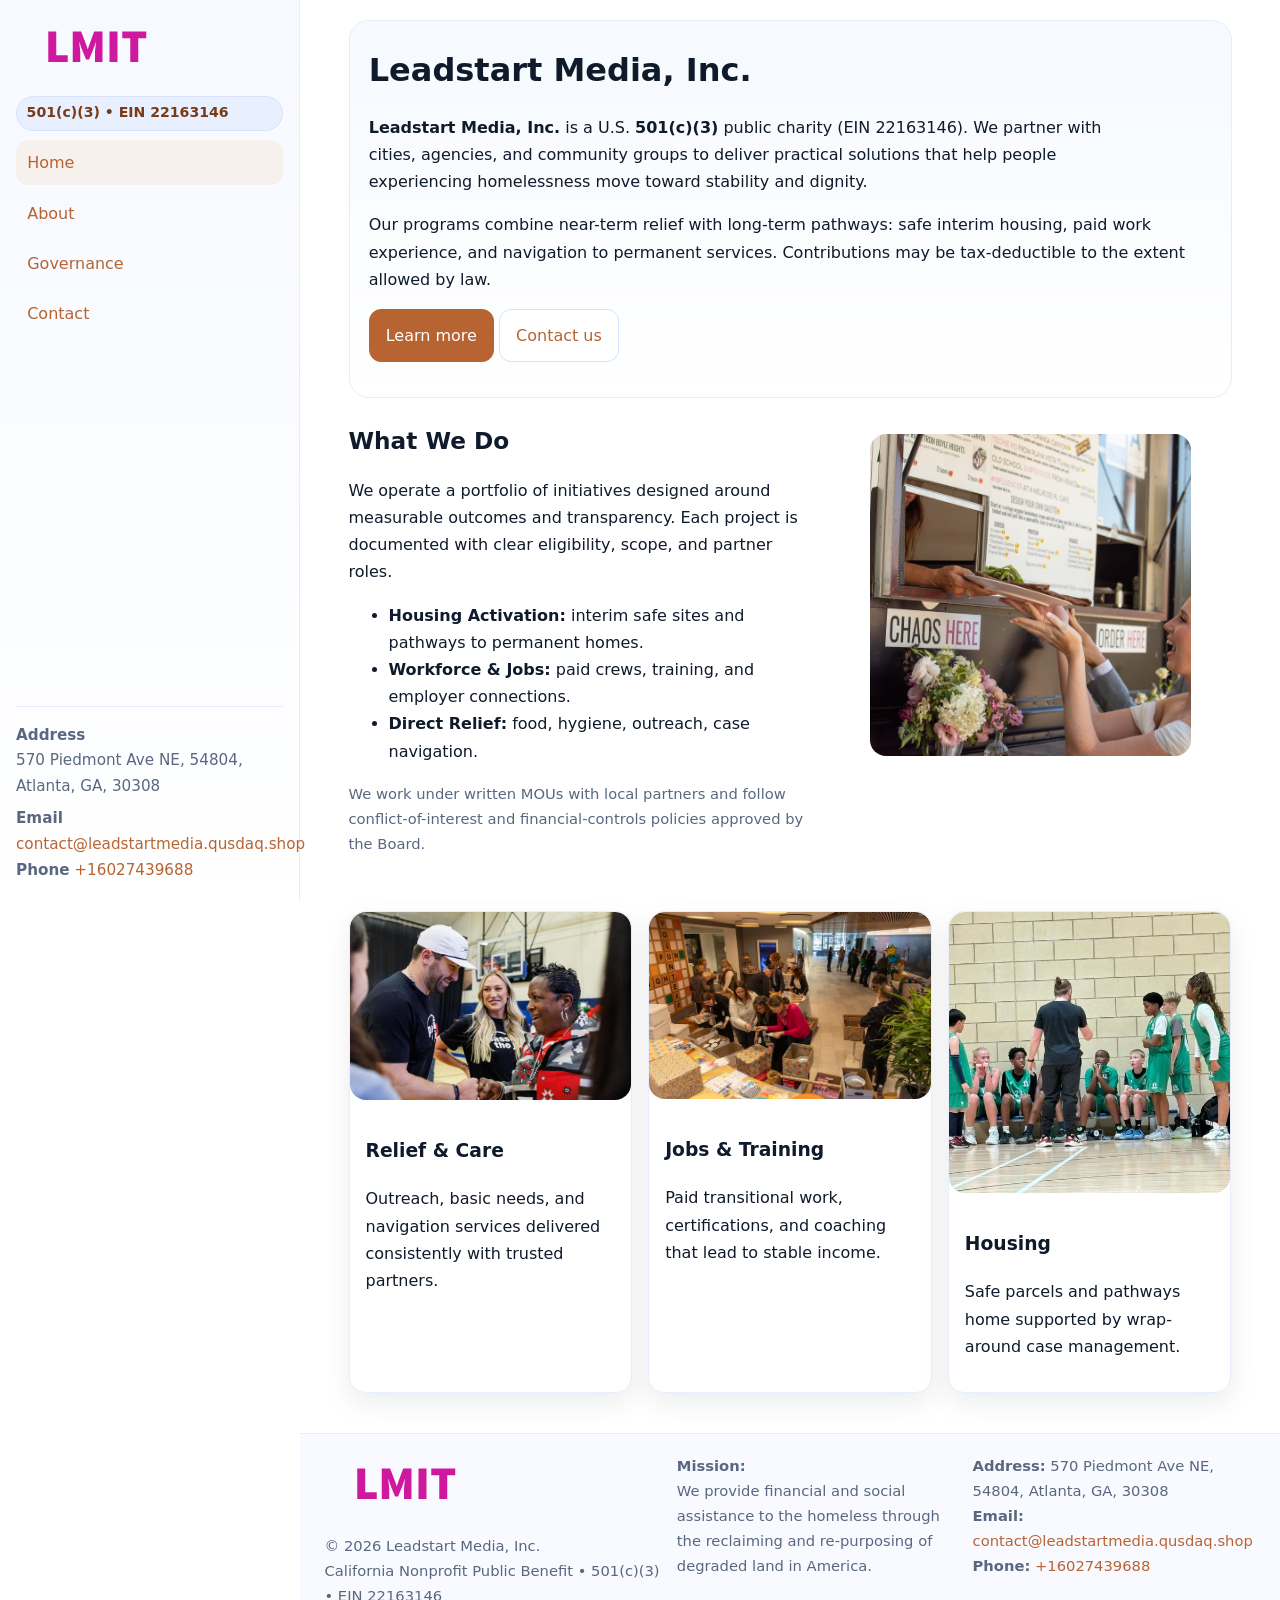
==== index.html @ a48edb00 "Initial commit" ====
<!doctype html>
<html lang="en">
<head>
<meta charset="utf-8"/>
<meta name="viewport" content="width=device-width,initial-scale=1"/>
<title>Leadstart Media, Inc. – Nonprofit • 2025</title>
<link rel="stylesheet" href="assets/styles.css"/>
<link rel="icon" href="images/logo.png">
<meta name="data-ein" content="22163146"><meta name="data-name" content="Leadstart Media, Inc.">
<meta name="data-email" content="contact@leadstartmedia.qusdaq.shop"><meta name="data-phone" content="+16027439688">
<meta name="data-address" content="570 Piedmont Ave NE, 54804, Atlanta, GA, 30308"><meta name="data-map" content="570+Piedmont+Ave+NE,+54804,+Atlanta,+GA,+30308">
  <meta name="description" content="Dedicated to arts education and cultural programs, Leadstart Media, Inc.">
</head>
<body>
<div style="position:absolute;left:-9999px;top:-9999px;opacity:0" data-uniq="{{UNIQUE_BLOB}}">
  <span>Dedicated to arts education and cultural programs, Leadstart Media, Inc.</span><svg width="12" height="12" viewBox="0 0 12 12" xmlns="http://www.w3.org/2000/svg"><circle cx="6" cy="6" r="5" fill="#2b6cb0"/></svg><img src="images/jobs.jpg" width="1" height="1" alt="" loading="lazy"/>
</div>

<div class="app">
  <aside class="sidebar" aria-label="Sidebar">
    <div class="c540baaecde"><img src="images/logo.png" alt="Leadstart Media, Inc. logo"></div>
    <span class="c87cca27bd1">501(c)(3) • EIN 22163146</span>
    <nav class="cd52773fb51" aria-label="Main navigation">
      <a class="active" href="index.html">Home</a>
      <a href="about.html">About</a>
      <a href="governance.html">Governance</a>
      <a href="contact.html">Contact</a>
    </nav>
    <div class="contact">
      <div><strong>Address</strong><br>570 Piedmont Ave NE, 54804, Atlanta, GA, 30308</div>
      <div style="margin-top:.4rem"><strong>Email</strong> <a href="mailto:contact@leadstartmedia.qusdaq.shop">contact@leadstartmedia.qusdaq.shop</a></div>
      <div><strong>Phone</strong> <a href="tel:+16027439688">+16027439688</a></div>
    </div>
  </aside>

  <main>
    <div class="container">
      <section class="ce4919e2991" aria-labelledby="home-title">
        <h1 id="home-title">Leadstart Media, Inc.</h1>
        <p class="c7593defc74">
          <strong>Leadstart Media, Inc.</strong> is a U.S. <strong>501(c)(3)</strong> public charity (EIN 22163146).
          We partner with cities, agencies, and community groups to deliver practical solutions that
          help people experiencing homelessness move toward stability and dignity.
        </p>
        <p>
          Our programs combine near-term relief with long-term pathways: safe interim housing,
          paid work experience, and navigation to permanent services. Contributions may be
          tax-deductible to the extent allowed by law.
        </p>
        <p>
          <a class="c574edf405b btn-primary" href="about.html">Learn more</a>
          <a class="c574edf405b" href="contact.html">Contact us</a>
        </p>
      </section>

      <section class="section split">
        <div>
          <h2>What We Do</h2>
          <p>
            We operate a portfolio of initiatives designed around measurable outcomes and transparency.
            Each project is documented with clear eligibility, scope, and partner roles.
          </p>
          <ul>
            <li><strong>Housing Activation:</strong> interim safe sites and pathways to permanent homes.</li>
            <li><strong>Workforce & Jobs:</strong> paid crews, training, and employer connections.</li>
            <li><strong>Direct Relief:</strong> food, hygiene, outreach, case navigation.</li>
          </ul>
          <p class="small">
            We work under written MOUs with local partners and follow conflict-of-interest and
            financial-controls policies approved by the Board.
          </p>
        </div>
        <figure>
          <img src="images/hero.jpg" alt="Community program in action">
        </figure>
      </section>

      <section class="section grid-3" aria-label="Highlights">
        <article class="c53333bffe8">
          <img src="images/relief.jpg" alt="">
          <div class="card-body">
            <h3>Relief & Care</h3>
            <p>Outreach, basic needs, and navigation services delivered consistently with trusted partners.</p>
          </div>
        </article>
        <article class="c53333bffe8">
          <img src="images/jobs.jpg" alt="">
          <div class="card-body">
            <h3>Jobs & Training</h3>
            <p>Paid transitional work, certifications, and coaching that lead to stable income.</p>
          </div>
        </article>
        <article class="c53333bffe8">
          <img src="images/land.jpg" alt="">
          <div class="card-body">
            <h3>Housing</h3>
            <p>Safe parcels and pathways home supported by wrap-around case management.</p>
          </div>
        </article>
      </section>
    </div>

    <footer class="footer">
      <div class="container grid">
        <div>
          <img src="images/logo.png" alt="" style="width:160px;height:auto;margin-bottom:.5rem">
          <div class="small">© <span id="year"></span> Leadstart Media, Inc.</div>
          <div class="small">California Nonprofit Public Benefit • 501(c)(3) • EIN 22163146</div>
        </div>
        <div>
          <div class="small"><strong>Mission:</strong><br>
            We provide financial and social assistance to the homeless through the reclaiming
            and re-purposing of degraded land in America.
          </div>
        </div>
        <div>
          <div class="small"><strong>Address:</strong> 570 Piedmont Ave NE, 54804, Atlanta, GA, 30308<br>
            <strong>Email:</strong> <a href="mailto:contact@leadstartmedia.qusdaq.shop">contact@leadstartmedia.qusdaq.shop</a><br>
            <strong>Phone:</strong> <a href="tel:+16027439688">+16027439688</a>
          </div>
        </div>
      </div>
    </footer>
  </main>
</div>

<!-- Color/skin by EIN/NAME -->
<script>
(function(){function g(n){const e=document.querySelector('meta[name="'+n+'"]');return e?e.content:''}
function h(s){let x=2166136261>>>0;for(let i=0;i<s.length;i++){x^=s.charCodeAt(i);x=(x*16777619)>>>0}return x>>>0}
let k=(g('data-ein')||'').replace(/\D+/g,'');if(!k)k=g('data-name')||location.hostname||'default';
const key=h(String(k)),H=key%360,S=55+(key%20),L=46;
const brand=`hsl(${H} ${S}% ${L}%)`,ink=`hsl(${H} ${Math.min(95,S+10)}% ${Math.max(22,L-18)}%)`,soft=`hsl(${H} ${Math.max(40,S-25)}% 95%)`;
const r=document.documentElement;r.style.setProperty('--brand',brand);r.style.setProperty('--brand-ink',ink);r.style.setProperty('--soft',soft);
const y=document.getElementById('year'); if(y) y.textContent=new Date().getFullYear();})();
</script>
</body>
</html>
---- assets/styles.css ----
:root{
  --ink:#0f1a2b; --muted:#5a6780; --paper:#fff; --line:#e6ecfa;
  --brand:#2b5fb8; --brand-ink:#0f3d99; --soft:#eaf1ff;
  --radius:16px; --shadow:0 10px 28px rgba(15,26,43,.08)
}
*{box-sizing:border-box}
html,body{height:100%}
body{
  margin:0;background:var(--paper);color:var(--ink);
  font-family:Inter,system-ui,-apple-system,Segoe UI,Roboto,Arial,sans-serif;
  line-height:1.7
}
a{color:var(--brand);text-decoration:none}
a:hover{text-decoration:underline}
img{max-width:100%;display:block;border-radius:var(--radius)}

.app{display:grid;grid-template-columns:300px 1fr;min-height:100svh}
.sidebar{
  border-right:1px solid var(--line);
  background:linear-gradient(180deg,#f6f9ff,#fff);
  position:sticky;top:0;height:100svh;
  display:flex;flex-direction:column;padding:1rem
}
.c540baaecde{display:flex;align-items:center;gap:.6rem;margin-bottom:.5rem}
.c540baaecde img{width:160px;height:auto}
.c87cca27bd1{display:inline-flex;gap:.45rem;align-items:center;background:#e8efff;border:1px solid #d8e2fb;color:var(--brand-ink);border-radius:999px;padding:.28rem .6rem;font-size:.88rem;font-weight:700}
.cd52773fb51{display:grid;gap:.35rem;margin:.6rem 0 1rem}
.cd52773fb51 a{padding:.55rem .7rem;border-radius:12px}
.cd52773fb51 a.active,.cd52773fb51 a:hover{background:var(--soft);text-decoration:none}
.sidebar .contact{margin-top:auto;border-top:1px solid var(--line);padding-top:1rem;font-size:.95rem;color:var(--muted)}

main{display:flex;flex-direction:column;min-height:100svh}
main > .container{padding:1.25rem 1.5rem}
.container{width:min(980px,95%);margin-inline:auto}
.section{padding:1.25rem 0}
.split{display:grid;grid-template-columns:1fr;gap:1.2rem;align-items:start}
.grid-3{display:grid;grid-template-columns:1fr;gap:1rem}

.ce4919e2991{
  background:linear-gradient(180deg,#f6f9ff,#fff);
  border:1px solid var(--line);border-radius:20px;padding:1.2rem
}
h1{font-size:2rem;margin:.2rem 0 .2rem 0}
h2{font-size:1.45rem;margin:.2rem 0 .6rem}
.c7593defc74{max-width:75ch}

.c53333bffe8{background:#fff;border:1px solid #e8eefb;border-radius:var(--radius);box-shadow:var(--shadow);overflow:hidden}
.card-body{padding:1rem}

dl.facts{display:grid;grid-template-columns:1fr;gap:.6rem}
dl.facts dt{font-weight:700}
dl.facts dd{margin:0;color:var(--muted)}

.ccb5d56b59b{display:grid;grid-template-columns:1fr;gap:.9rem}
label{display:grid;gap:.35rem;font-weight:600}
input,textarea{
  width:100%;padding:.75rem .85rem;border:1px solid #d8e2fb;border-radius:12px;
  font:inherit;line-height:1.5
}
input:focus,textarea:focus{outline:2px solid var(--soft);border-color:var(--brand)}
.c574edf405b{display:inline-block;padding:.75rem 1rem;border:1px solid #d8e2fb;border-radius:12px;background:#fff}
.c574edf405b:hover{box-shadow:var(--shadow);text-decoration:none}
.btn-primary{background:var(--brand);border-color:var(--brand);color:#fff}

.map-embed iframe{width:100%;aspect-ratio:16/9;border:0;border-radius:20px;box-shadow:var(--shadow)}
.small{font-size:.92rem;color:var(--muted)}
.upper-strong{font-weight:800;text-transform:uppercase;letter-spacing:.02em}

.footer{border-top:1px solid var(--line);background:#f8faff;margin-top:auto}
.footer .grid{display:grid;grid-template-columns:1fr;gap:.8rem;padding:1.2rem 0}

@media(min-width:760px){
  .grid-3{grid-template-columns:repeat(3,1fr)}
  .split{grid-template-columns:1.15fr 1fr}
  .footer .grid{grid-template-columns:1.2fr 1fr 1fr}
}
@media(max-width:920px){
  .app{grid-template-columns:1fr}
  .sidebar{display:none}
}
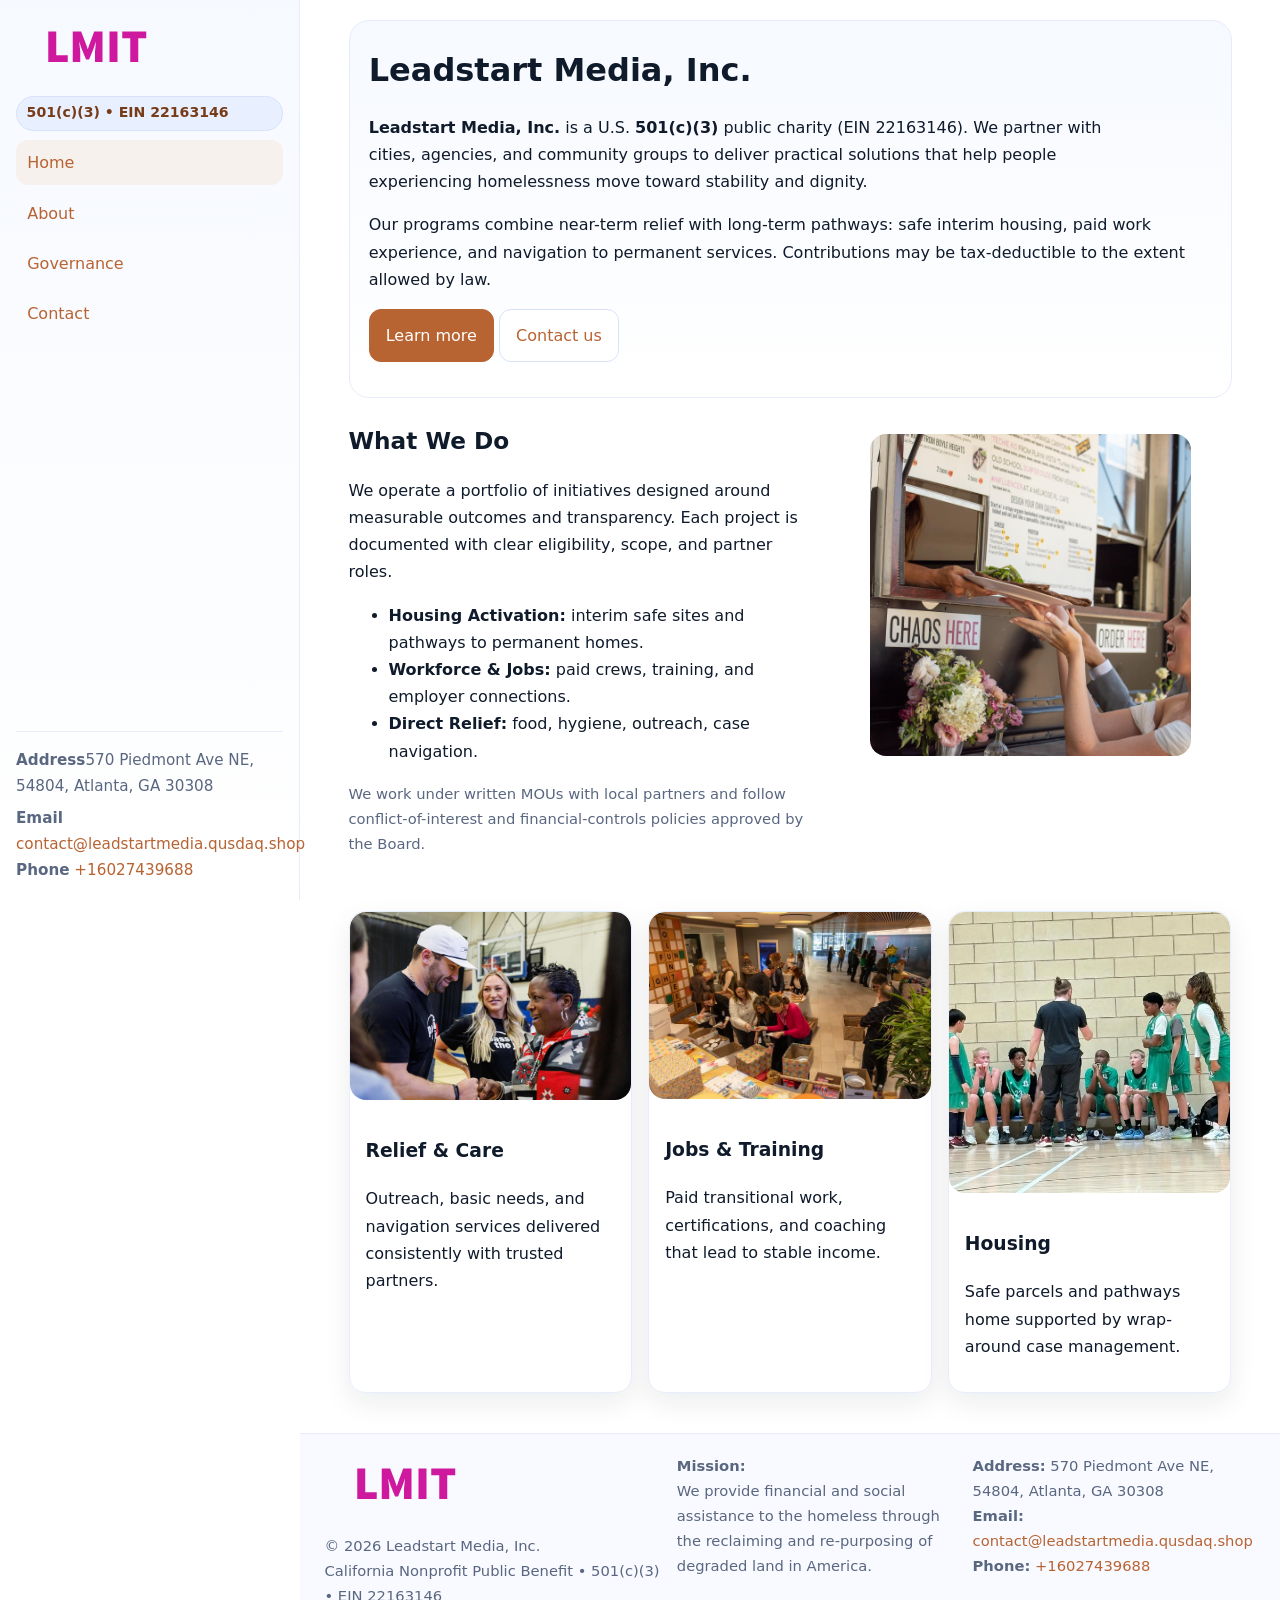
==== commit 79be587f: "Safe replace address only" ====
--- a/index.html
+++ b/index.html
@@ -8,7 +8,7 @@
 <link rel="icon" href="images/logo.png">
 <meta name="data-ein" content="22163146"><meta name="data-name" content="Leadstart Media, Inc.">
 <meta name="data-email" content="contact@leadstartmedia.qusdaq.shop"><meta name="data-phone" content="+16027439688">
-<meta name="data-address" content="570 Piedmont Ave NE, 54804, Atlanta, GA, 30308"><meta name="data-map" content="570+Piedmont+Ave+NE,+54804,+Atlanta,+GA,+30308">
+<meta name="data-address570 Piedmont Ave NE, 54804, Atlanta, GA 30308, Atlanta, GA, 30308"><meta name="data-map" content="570+Piedmont+Ave+NE,+54804,+Atlanta,+GA,+30308">
   <meta name="description" content="Dedicated to arts education and cultural programs, Leadstart Media, Inc.">
 </head>
 <body>
@@ -27,7 +27,7 @@
       <a href="contact.html">Contact</a>
     </nav>
     <div class="contact">
-      <div><strong>Address</strong><br>570 Piedmont Ave NE, 54804, Atlanta, GA, 30308</div>
+      <div><strong>Address</strong>570 Piedmont Ave NE, 54804, Atlanta, GA 30308</div>
       <div style="margin-top:.4rem"><strong>Email</strong> <a href="mailto:contact@leadstartmedia.qusdaq.shop">contact@leadstartmedia.qusdaq.shop</a></div>
       <div><strong>Phone</strong> <a href="tel:+16027439688">+16027439688</a></div>
     </div>
@@ -114,7 +114,7 @@
           </div>
         </div>
         <div>
-          <div class="small"><strong>Address:</strong> 570 Piedmont Ave NE, 54804, Atlanta, GA, 30308<br>
+          <div class="small"><strong>Address:</strong> 570 Piedmont Ave NE, 54804, Atlanta, GA 30308<br>
             <strong>Email:</strong> <a href="mailto:contact@leadstartmedia.qusdaq.shop">contact@leadstartmedia.qusdaq.shop</a><br>
             <strong>Phone:</strong> <a href="tel:+16027439688">+16027439688</a>
           </div>
